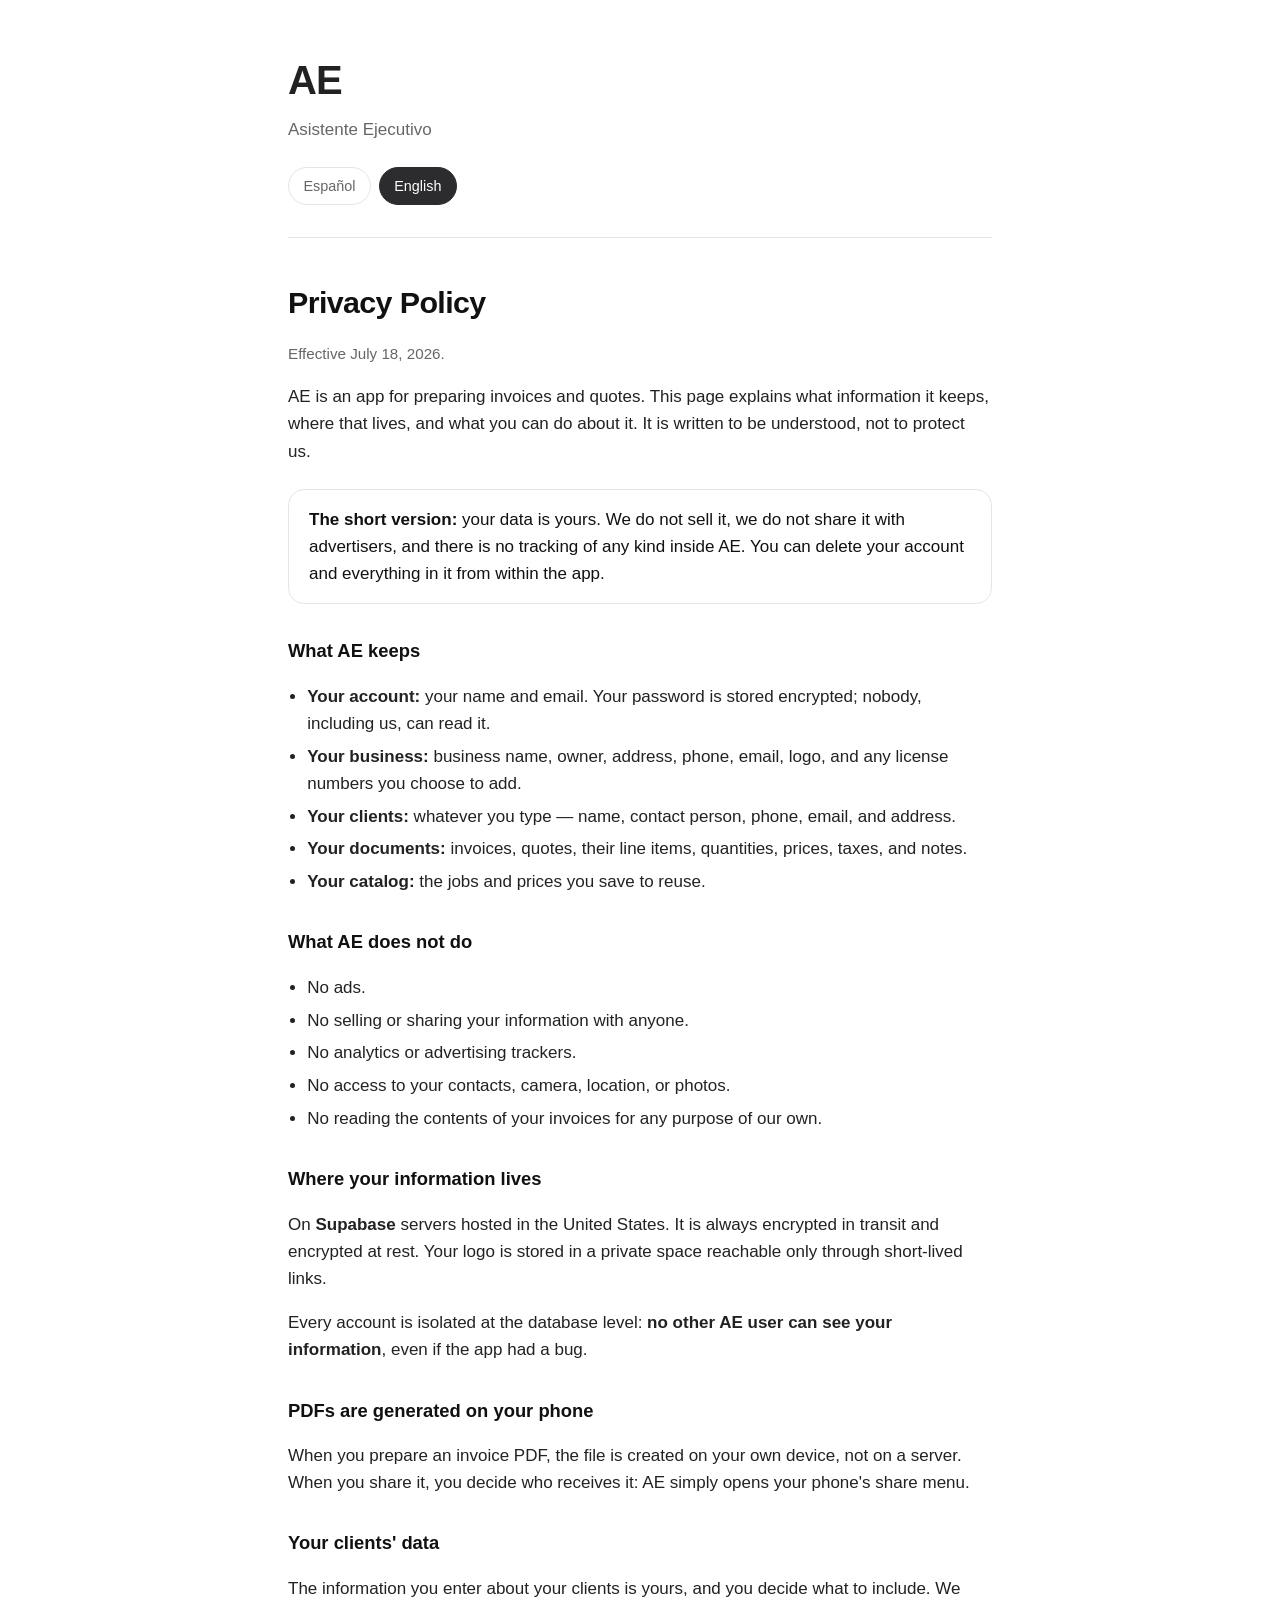
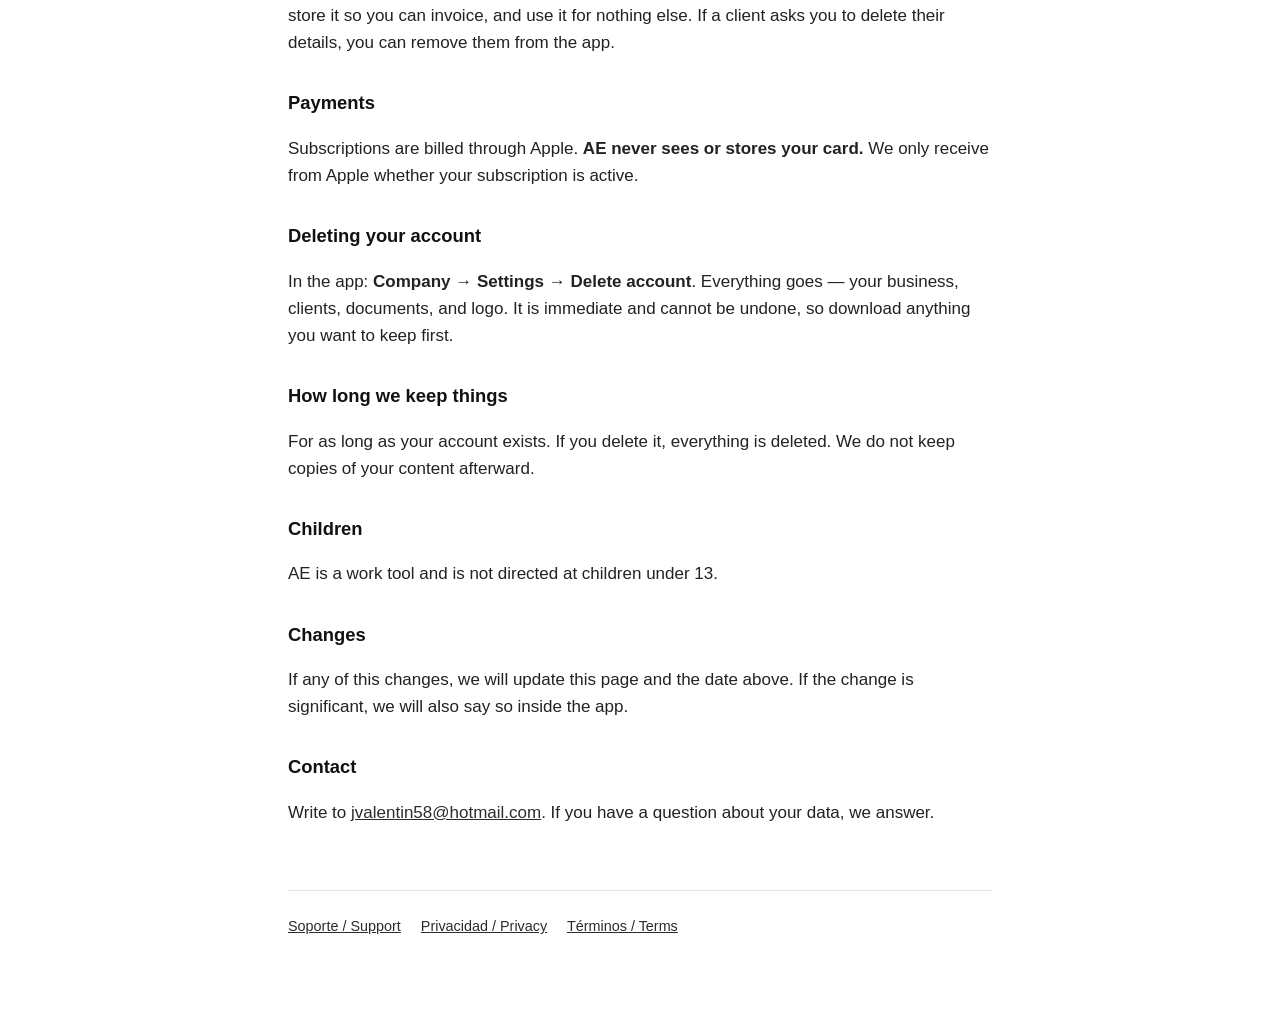
==== privacy.html @ ae16925b "Add files via upload" ====
<!doctype html>
<html lang="es">
  <head>
    <meta charset="utf-8" />
    <meta name="viewport" content="width=device-width, initial-scale=1" />
    <title>Privacidad — AE</title>
    <link rel="stylesheet" href="style.css" />
    <script src="lang.js"></script>
  </head>
  <body>
    <div class="wrap">
      <header class="top">
        <p class="logo">AE</p>
        <p class="tagline">Asistente Ejecutivo</p>
        <nav class="langs">
          <button data-set="es" type="button">Español</button>
          <button data-set="en" type="button">English</button>
        </nav>
      </header>

      <!-- ============================== ESPAÑOL ============================== -->
      <section data-lang="es">
        <h1>Política de privacidad</h1>
        <p class="muted">Vigente desde el 18 de julio de 2026.</p>

        <p>
          AE es una aplicación para preparar facturas y cotizaciones. Esta página explica qué
          información guarda, dónde vive y qué puedes hacer con ella. Está escrita para que se
          entienda, no para protegernos a nosotros.
        </p>

        <div class="box">
          <strong>Lo esencial:</strong> tus datos son tuyos. No los vendemos, no los compartimos con
          anunciantes y no hay ningún sistema de rastreo dentro de AE. Puedes borrar tu cuenta y todo
          su contenido desde la propia aplicación.
        </div>

        <h2>Qué guarda AE</h2>
        <ul>
          <li><strong>Tu cuenta:</strong> tu nombre y tu correo electrónico. La contraseña se guarda cifrada; nadie, tampoco nosotros, puede leerla.</li>
          <li><strong>Tu empresa:</strong> nombre comercial, dueño, dirección, teléfono, correo, logo y los números de licencia que decidas añadir.</li>
          <li><strong>Tus clientes:</strong> lo que tú escribas — nombre, persona de contacto, teléfono, correo y dirección.</li>
          <li><strong>Tus documentos:</strong> facturas, cotizaciones, sus partidas, cantidades, precios, impuestos y notas.</li>
          <li><strong>Tu catálogo:</strong> los trabajos y precios que guardas para reutilizar.</li>
        </ul>

        <h2>Qué NO hace AE</h2>
        <ul>
          <li>No muestra anuncios.</li>
          <li>No vende ni cede tu información a nadie.</li>
          <li>No usa sistemas de analítica ni de rastreo publicitario.</li>
          <li>No accede a tus contactos, tu cámara, tu ubicación ni tus fotos.</li>
          <li>No lee el contenido de tus facturas para ningún fin propio.</li>
        </ul>

        <h2>Dónde vive tu información</h2>
        <p>
          En servidores de <strong>Supabase</strong>, alojados en Estados Unidos. Viaja siempre
          cifrada y se guarda cifrada. Tu logo se almacena en un espacio privado al que solo se
          accede con enlaces temporales.
        </p>
        <p>
          Cada cuenta está aislada a nivel de base de datos: <strong>ningún otro usuario de AE puede
          ver tu información</strong>, aunque la aplicación tuviera un fallo.
        </p>

        <h2>Los PDF se generan en tu teléfono</h2>
        <p>
          Cuando preparas una factura en PDF, el archivo se crea dentro de tu propio dispositivo, no
          en un servidor. Al compartirlo, decides tú a quién se lo mandas: AE solo abre el menú de tu
          teléfono.
        </p>

        <h2>Los datos de tus clientes</h2>
        <p>
          La información que escribes sobre tus clientes es tuya y tú decides qué incluir. Nosotros
          la guardamos para que tú puedas facturar, y no la usamos para nada más. Si tus clientes te
          piden que borres sus datos, puedes eliminarlos desde la aplicación.
        </p>

        <h2>Pagos</h2>
        <p>
          Las suscripciones se cobran a través de Apple. <strong>AE nunca ve ni guarda tu tarjeta.</strong>
          Solo recibimos de Apple la confirmación de si tu suscripción está activa.
        </p>

        <h2>Borrar tu cuenta</h2>
        <p>
          Desde la aplicación: <strong>Empresa → Configuración → Eliminar cuenta</strong>. Se borra
          todo — tu empresa, tus clientes, tus documentos y tu logo. Es inmediato y no se puede
          deshacer, así que descarga antes lo que quieras conservar.
        </p>

        <h2>Cuánto tiempo se guarda</h2>
        <p>
          Mientras tengas la cuenta abierta. Si la borras, se borra todo. No conservamos copias de tu
          contenido después de eliminarla.
        </p>

        <h2>Menores</h2>
        <p>AE es una herramienta de trabajo y no está dirigida a menores de 13 años.</p>

        <h2>Cambios</h2>
        <p>
          Si algo de esto cambia, actualizaremos esta página y la fecha de arriba. Si el cambio es
          importante, lo avisaremos también dentro de la aplicación.
        </p>

        <h2>Contacto</h2>
        <p>
          Escríbenos a <a href="mailto:jvalentin58@hotmail.com">jvalentin58@hotmail.com</a>. Si
          tienes una duda sobre tus datos, contestamos.
        </p>
      </section>

      <!-- ============================== ENGLISH ============================== -->
      <section data-lang="en">
        <h1>Privacy Policy</h1>
        <p class="muted">Effective July 18, 2026.</p>

        <p>
          AE is an app for preparing invoices and quotes. This page explains what information it
          keeps, where that lives, and what you can do about it. It is written to be understood, not
          to protect us.
        </p>

        <div class="box">
          <strong>The short version:</strong> your data is yours. We do not sell it, we do not share
          it with advertisers, and there is no tracking of any kind inside AE. You can delete your
          account and everything in it from within the app.
        </div>

        <h2>What AE keeps</h2>
        <ul>
          <li><strong>Your account:</strong> your name and email. Your password is stored encrypted; nobody, including us, can read it.</li>
          <li><strong>Your business:</strong> business name, owner, address, phone, email, logo, and any license numbers you choose to add.</li>
          <li><strong>Your clients:</strong> whatever you type — name, contact person, phone, email, and address.</li>
          <li><strong>Your documents:</strong> invoices, quotes, their line items, quantities, prices, taxes, and notes.</li>
          <li><strong>Your catalog:</strong> the jobs and prices you save to reuse.</li>
        </ul>

        <h2>What AE does not do</h2>
        <ul>
          <li>No ads.</li>
          <li>No selling or sharing your information with anyone.</li>
          <li>No analytics or advertising trackers.</li>
          <li>No access to your contacts, camera, location, or photos.</li>
          <li>No reading the contents of your invoices for any purpose of our own.</li>
        </ul>

        <h2>Where your information lives</h2>
        <p>
          On <strong>Supabase</strong> servers hosted in the United States. It is always encrypted in
          transit and encrypted at rest. Your logo is stored in a private space reachable only
          through short-lived links.
        </p>
        <p>
          Every account is isolated at the database level: <strong>no other AE user can see your
          information</strong>, even if the app had a bug.
        </p>

        <h2>PDFs are generated on your phone</h2>
        <p>
          When you prepare an invoice PDF, the file is created on your own device, not on a server.
          When you share it, you decide who receives it: AE simply opens your phone's share menu.
        </p>

        <h2>Your clients' data</h2>
        <p>
          The information you enter about your clients is yours, and you decide what to include. We
          store it so you can invoice, and use it for nothing else. If a client asks you to delete
          their details, you can remove them from the app.
        </p>

        <h2>Payments</h2>
        <p>
          Subscriptions are billed through Apple. <strong>AE never sees or stores your card.</strong>
          We only receive from Apple whether your subscription is active.
        </p>

        <h2>Deleting your account</h2>
        <p>
          In the app: <strong>Company → Settings → Delete account</strong>. Everything goes — your
          business, clients, documents, and logo. It is immediate and cannot be undone, so download
          anything you want to keep first.
        </p>

        <h2>How long we keep things</h2>
        <p>
          For as long as your account exists. If you delete it, everything is deleted. We do not keep
          copies of your content afterward.
        </p>

        <h2>Children</h2>
        <p>AE is a work tool and is not directed at children under 13.</p>

        <h2>Changes</h2>
        <p>
          If any of this changes, we will update this page and the date above. If the change is
          significant, we will also say so inside the app.
        </p>

        <h2>Contact</h2>
        <p>
          Write to <a href="mailto:jvalentin58@hotmail.com">jvalentin58@hotmail.com</a>. If you have
          a question about your data, we answer.
        </p>
      </section>

      <footer>
        <a href="index.html">Soporte / Support</a>
        <a href="privacy.html">Privacidad / Privacy</a>
        <a href="terms.html">Términos / Terms</a>
      </footer>
    </div>
  </body>
</html>
---- style.css ----
/* Mismo sistema visual que la app: fondo blanco, texto negro, poca tinta. */
:root {
  --ink: #111111;
  --soft: #666666;
  --line: #e5e5e5;
  --accent: #2c2c2e;
}

* {
  box-sizing: border-box;
}

body {
  margin: 0;
  padding: 0 1.5rem 5rem;
  background: #fff;
  color: var(--ink);
  font-family: -apple-system, BlinkMacSystemFont, 'Segoe UI', Roboto, sans-serif;
  font-size: 17px;
  line-height: 1.6;
  -webkit-font-smoothing: antialiased;
}

.wrap {
  max-width: 44rem;
  margin: 0 auto;
}

header.top {
  padding: 3rem 0 2rem;
  border-bottom: 1px solid var(--line);
  margin-bottom: 2rem;
}

.logo {
  font-size: 2.5rem;
  font-weight: 800;
  letter-spacing: -0.02em;
  margin: 0;
}

.tagline {
  color: var(--soft);
  margin: 0.25rem 0 0;
}

h1 {
  font-size: 1.9rem;
  letter-spacing: -0.02em;
  margin: 2.5rem 0 0.5rem;
}

h2 {
  font-size: 1.15rem;
  margin: 2rem 0 0.5rem;
}

p,
li {
  color: #222;
}

.muted {
  color: var(--soft);
  font-size: 0.95rem;
}

a {
  color: var(--accent);
}

ul {
  padding-left: 1.2rem;
}

li {
  margin: 0.35rem 0;
}

.box {
  border: 1px solid var(--line);
  border-radius: 1rem;
  padding: 1rem 1.25rem;
  margin: 1.5rem 0;
}

nav.langs {
  display: flex;
  gap: 0.5rem;
  margin: 1.5rem 0 0;
}

nav.langs button {
  font: inherit;
  font-size: 0.9rem;
  padding: 0.4rem 0.9rem;
  border: 1px solid var(--line);
  border-radius: 999px;
  background: #fff;
  color: var(--soft);
  cursor: pointer;
}

nav.langs button[aria-pressed='true'] {
  background: var(--accent);
  border-color: var(--accent);
  color: #fff;
}

[data-lang] {
  display: none;
}

[data-lang].on {
  display: block;
}

footer {
  margin-top: 4rem;
  padding-top: 1.5rem;
  border-top: 1px solid var(--line);
  color: var(--soft);
  font-size: 0.9rem;
}

footer a {
  margin-right: 1rem;
}
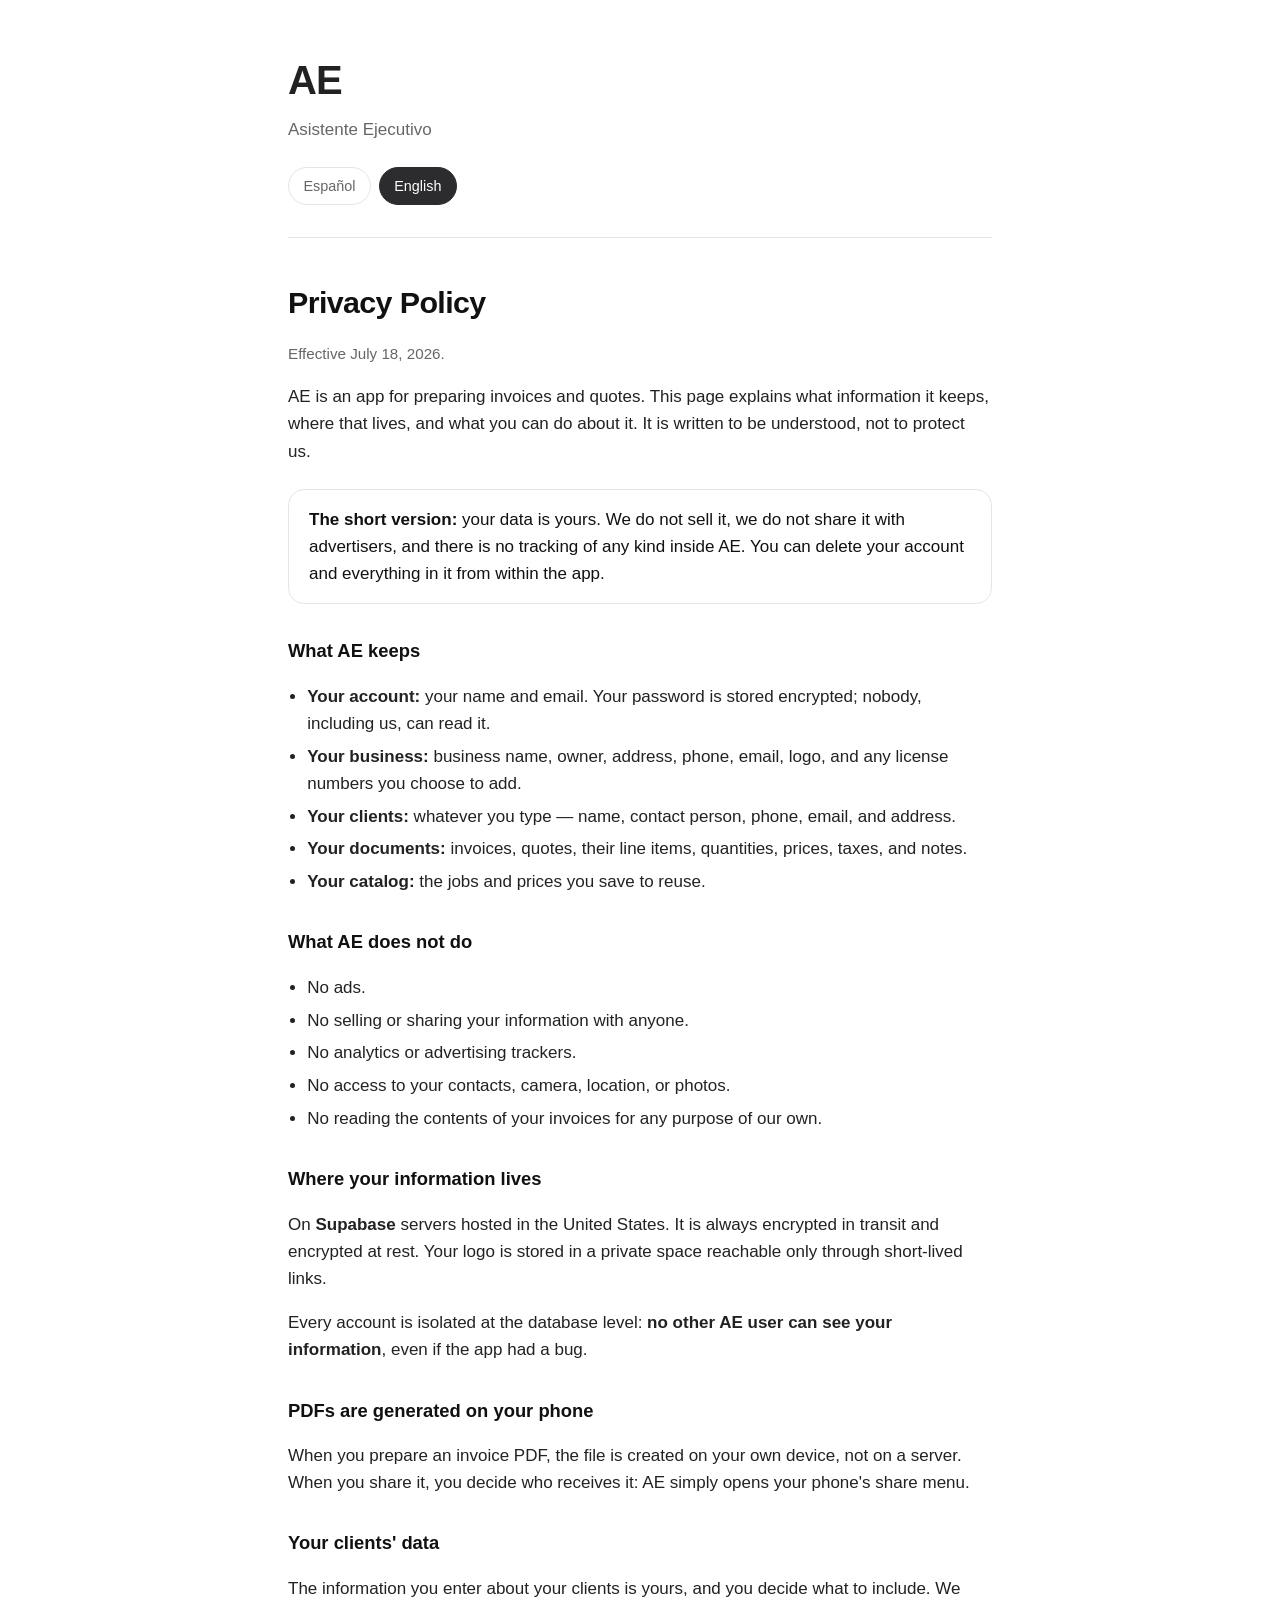
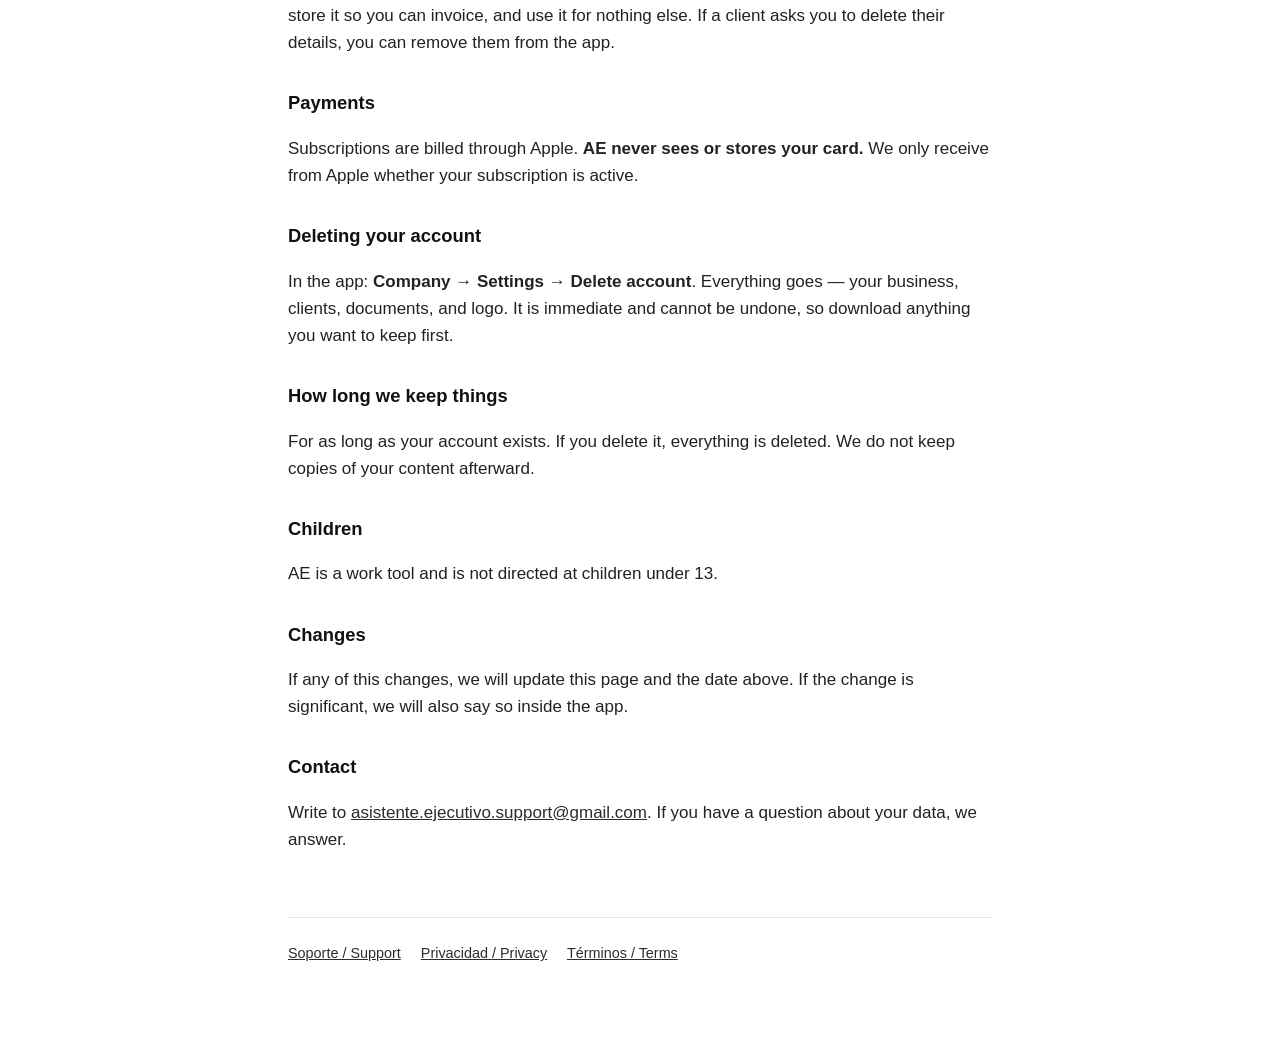
==== commit 0c6048d0: "Add files via upload correo nuevo de soporte" ====
--- a/privacy.html
+++ b/privacy.html
@@ -108,7 +108,7 @@
 
         <h2>Contacto</h2>
         <p>
-          Escríbenos a <a href="mailto:jvalentin58@hotmail.com">jvalentin58@hotmail.com</a>. Si
+          Escríbenos a <a href="mailto:asistente.ejecutivo.support@gmail.com">asistente.ejecutivo.support@gmail.com</a>. Si
           tienes una duda sobre tus datos, contestamos.
         </p>
       </section>
@@ -202,7 +202,7 @@
 
         <h2>Contact</h2>
         <p>
-          Write to <a href="mailto:jvalentin58@hotmail.com">jvalentin58@hotmail.com</a>. If you have
+          Write to <a href="mailto:asistente.ejecutivo.support@gmail.com">asistente.ejecutivo.support@gmail.com</a>. If you have
           a question about your data, we answer.
         </p>
       </section>
